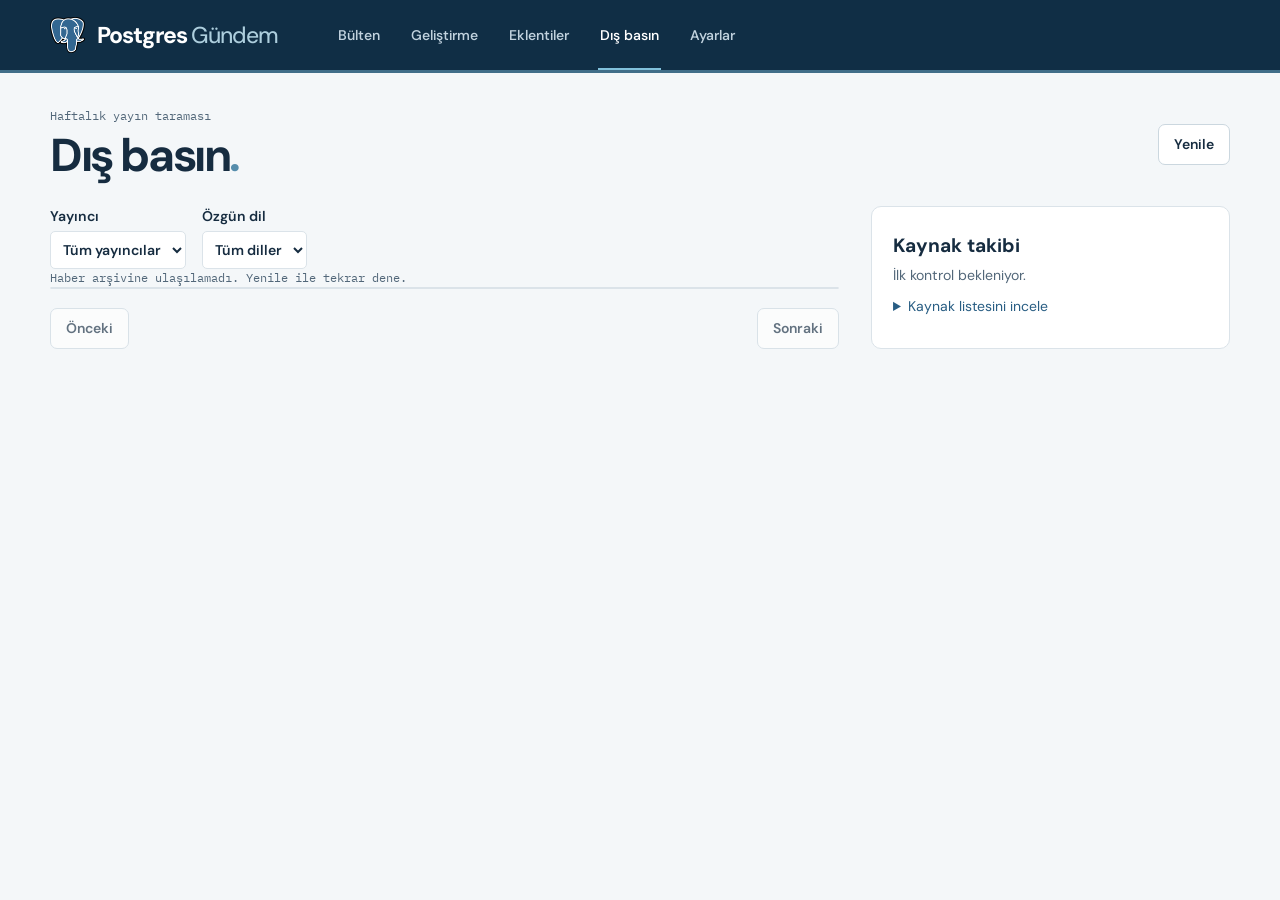
==== static/press.html @ cab5d464 "Add multilingual PostgreSQL press discovery and permanent, movable news archives" ====
<!doctype html>
<html lang="tr">
  <head>
    <meta charset="utf-8" />
    <meta name="viewport" content="width=device-width,initial-scale=1" />
    <title>Dış basın · Postgres Gündem</title>
    <link rel="icon" href="/static/elephant.png" />
    <link rel="stylesheet" href="/static/app.css" />
    <link rel="stylesheet" href="/static/press.css" />
    <script src="/static/press.js" defer></script>
  </head>
  <body>
    <header class="mast">
      <div class="shell mast-inner">
        <a class="brand" href="/"
          ><img src="/static/elephant.png" alt="" width="37" height="38" /><span
            >Postgres<span class="brand-light">Gündem</span></span
          ></a
        >
        <nav aria-label="Ana menü">
          <a href="/">Bülten</a><a href="/#gelistirme">Geliştirme</a
          ><a href="/#eklentiler">Eklentiler</a
          ><a href="/dis-basin" class="active" aria-current="page">Dış basın</a
          ><a href="/ayarlar">Ayarlar</a>
        </nav>
      </div>
    </header>
    <main class="shell press">
      <div class="page-heading">
        <div>
          <div class="dateline">Haftalık yayın taraması</div>
          <h1>Dış basın<span>.</span></h1>
        </div>
        <button class="refresh" id="reload">Yenile</button>
      </div>
      <div class="press-layout">
        <section aria-label="Dış kaynak haber arşivi">
          <div class="press-filters">
            <label
              >Yayıncı
              <select id="publisher">
                <option value="">Tüm yayıncılar</option>
              </select></label
            ><label
              >Özgün dil
              <select id="language">
                <option value="">Tüm diller</option>
              </select></label
            >
          </div>
          <p id="result" class="dateline" role="status"></p>
          <div id="stories" class="card"></div>
          <nav class="press-pages" aria-label="Arşiv sayfaları">
            <button class="refresh" id="previous" disabled>Önceki</button
            ><span id="pagination"></span
            ><button class="refresh" id="next" disabled>Sonraki</button>
          </nav>
        </section>
        <aside>
          <section class="card press-info">
            <h2>Kaynak takibi</h2>
            <p id="last">İlk kontrol bekleniyor.</p>
            <p id="coverage"></p>
            <details id="directory">
              <summary>Kaynak listesini incele</summary>
              <label for="source-search">Yayıncı ara</label
              ><input
                id="source-search"
                type="search"
                autocomplete="off"
              /><select id="trust" aria-label="Kaynak durumu">
                <option value="1">Doğrulanmış kaynaklar</option>
                <option value="0">Doğrulama bekleyenler</option>
              </select>
              <div id="sources"></div>
            </details>
          </section>
        </aside>
      </div>
    </main>
  </body>
</html>
---- static/app.css ----
@import url("/static/fonts.css");
:root {
  color-scheme: light;
  --ink: #162c40;
  --muted: #526779;
  --line: #dbe3e9;
  --blue: #285d83;
  --nav: #102e45;
  --teal: #22746f;
  --surface: #f4f7f9;
  --mono: "IBM Plex Mono", Consolas, monospace;
  font:
    16px/1.5 "DM Sans",
    system-ui,
    sans-serif;
  color: var(--ink);
  background: var(--surface);
}
* {
  box-sizing: border-box;
}
body {
  margin: 0;
}
button,
select {
  font: inherit;
  color: inherit;
}
button,
a,
select {
  touch-action: manipulation;
}
button {
  cursor: pointer;
}
a {
  color: var(--blue);
}
button:focus-visible,
a:focus-visible,
select:focus-visible {
  outline: 3px solid #139ac1;
  outline-offset: 3px;
}
button:disabled {
  cursor: wait;
  opacity: 0.65;
}
button[hidden],
[hidden] {
  display: none !important;
}
.shell {
  width: min(1320px, calc(100% - 100px));
  margin: auto;
}
.mast {
  background: var(--nav);
  color: white;
  border-bottom: 3px solid #416e89;
}
.mast-inner {
  display: flex;
  align-items: center;
  min-height: 70px;
  gap: 58px;
}
.brand {
  text-decoration: none;
  color: #fff;
  display: flex;
  align-items: center;
  gap: 12px;
  font-weight: 750;
  letter-spacing: -1px;
  font-size: 23px;
}
.brand img {
  width: 35px;
  height: 37px;
  object-fit: contain;
}
.brand-light {
  color: #adcedd;
  font-weight: 450;
  margin-left: 4px;
}
.mast nav {
  display: flex;
  gap: 27px;
  align-self: stretch;
  align-items: stretch;
}
.mast nav a {
  display: flex;
  align-items: center;
  color: #c1d2de;
  text-decoration: none;
  font-weight: 550;
  font-size: 14px;
  border-bottom: 2px solid transparent;
  padding: 2px 2px 0;
}
.mast nav a:is(:hover, .active) {
  color: white;
  border-color: #81c1db;
}
.connection {
  margin-left: auto;
  display: flex;
  align-items: center;
  gap: 9px;
  color: #d3e3e8;
  font-size: 13px;
}
.connection i {
  height: 7px;
  width: 7px;
  border-radius: 50%;
  background: #b4c2cd;
}
.connection.ok i {
  background: #75dbaf;
  box-shadow: 0 0 0 4px #75dbaf17;
}
.connection.warn i {
  background: #e7b567;
}
.page-heading {
  margin: 34px 0 23px;
  display: flex;
  align-items: center;
  justify-content: space-between;
}
.dateline,
.eyebrow,
.badge,
.number,
.counter,
.meta,
.chip,
.score,
.version-tag {
  font-family: var(--mono);
}
.dateline {
  font-size: 12px;
  color: var(--muted);
  display: flex;
  align-items: center;
  gap: 8px;
}
.dateline svg {
  width: 15px;
  height: 15px;
}
h1,
h2,
h3,
p {
  margin: 0;
}
h1 {
  font-size: clamp(37px, 3.6vw, 52px);
  line-height: 1.17;
  letter-spacing: -2.4px;
  font-weight: 700;
  margin-top: 4px;
}
h1 span {
  color: #558dac;
}
.refresh,
.icon-button {
  display: inline-flex;
  align-items: center;
  justify-content: center;
  gap: 8px;
  border: 1px solid #cbd7df;
  border-radius: 7px;
  background: white;
  font-size: 14px;
  font-weight: 600;
  padding: 9px 15px;
}
.refresh:hover,
.filters label:hover,
.icon-button:hover {
  background: #edf4f8;
}
svg.icon {
  width: 18px;
  height: 18px;
  flex-shrink: 0;
  vertical-align: middle;
}
.notice {
  background: #fff1f1;
  border: 1px solid #efc5c8;
  border-left: 4px solid #c6474e;
  border-radius: 8px;
  display: flex;
  align-items: center;
  gap: 14px;
  padding: 14px 18px;
  margin-bottom: 25px;
}
.notice-symbol {
  display: grid;
  place-items: center;
  width: 37px;
  height: 37px;
  border-radius: 10px;
  background: #f9dfe0;
  color: #a92f39;
}
.notice strong {
  font-size: 16px;
  color: #8d2631;
}
.notice p {
  font-size: 14px;
  color: #77414a;
  margin-top: 1px;
}
.notice button {
  border: 1px solid #deabad;
  color: #8d2631;
  background: #fff8f8;
  border-radius: 6px;
  padding: 7px 13px;
  font-weight: 600;
  font-size: 13px;
  margin-left: auto;
  white-space: nowrap;
}
#health {
  background: #fff7df;
  color: #71521d;
  border: 1px solid #e5d4ad;
  border-radius: 6px;
  padding: 10px 15px;
  font-size: 14px;
  margin-bottom: 15px;
}
.layout {
  display: grid;
  grid-template-columns: minmax(0, 1.76fr) minmax(285px, 1fr);
  gap: 26px;
  align-items: start;
}
.section-title {
  display: flex;
  gap: 10px;
  align-items: center;
  margin: 0 0 13px;
}
.section-icon {
  width: 33px;
  height: 33px;
  border-radius: 9px;
  display: grid;
  place-items: center;
}
.blue {
  background: #dceaf4;
  color: #366889;
}
.teal {
  background: #d8efe9;
  color: #24756a;
}
.purple {
  background: #e8e2f4;
  color: #71579c;
}
.section-title h2 {
  font-size: 22px;
  letter-spacing: -0.8px;
  font-weight: 700;
  line-height: 1.2;
}
.feature {
  position: relative;
  isolation: isolate;
  overflow: hidden;
  background: linear-gradient(108deg, #173e5c, #245778 80%, #2f6486);
  color: #fff;
  border-radius: 11px;
  padding: 24px 26px;
  margin-bottom: 18px;
  box-shadow: 0 2px 5px #092a4412;
}
.feature:after {
  content: "";
  position: absolute;
  z-index: -1;
  inset: 0 0 0 auto;
  width: 37%;
  background:
    linear-gradient(90deg, #21516f00, #20506d00),
    url("/static/stack.svg") no-repeat right center / contain;
  opacity: 0.9;
  pointer-events: none;
}
.feature-text {
  max-width: 70%;
}
.feature-top {
  display: flex;
  align-items: center;
  gap: 10px;
  color: #c3deeb;
  font-size: 12px;
}
.eyebrow {
  letter-spacing: 1.3px;
  font-size: 11px;
  font-weight: 600;
  text-transform: uppercase;
}
.feature h3 {
  font-size: clamp(28px, 2.8vw, 38px);
  letter-spacing: -1.35px;
  line-height: 1.13;
  margin: 12px 0 7px;
}
.feature p {
  font-size: 15px;
  color: #d2e2eb;
  margin-bottom: 12px;
}
.chips {
  display: flex;
  gap: 6px;
  flex-wrap: wrap;
}
.chip {
  font-size: 12px;
  padding: 2px 8px;
  border-radius: 4px;
  background: #d1ebff13;
  color: #edf7ff;
  border: 1px solid #bfdced50;
}
.feature-button {
  margin-top: 18px;
  border: 1px solid #a6cadd6b;
  border-radius: 6px;
  padding: 6px 12px;
  color: #fff;
  background: #ffffff10;
  display: inline-flex;
  gap: 8px;
  align-items: center;
  font-size: 13px;
  font-weight: 550;
}
.feature-button:hover {
  background: #ffffff24;
}
.card {
  background: #fff;
  border: 1px solid var(--line);
  border-radius: 10px;
  overflow: hidden;
}
.card-title,
.card-title > div {
  display: flex;
  align-items: center;
  gap: 10px;
}
.card-title {
  justify-content: space-between;
  padding: 18px 20px 12px;
}
.card-title h3 {
  font-size: 19px;
  letter-spacing: -0.6px;
}
.small-rule {
  height: 17px;
  width: 3px;
  background: #527e9c;
  border-radius: 1px;
}
.counter,
.version-tag {
  font-size: 12px;
  background: #f0f4f7;
  padding: 2px 7px;
  border: 1px solid #d9e2e9;
  border-radius: 4px;
  color: #435d71;
}
.filters {
  display: flex;
  gap: 8px;
  flex-wrap: wrap;
  padding: 0 20px 14px;
}
.filters label {
  background: #f9fbfc;
  border: 1px solid var(--line);
  border-radius: 6px;
  padding: 5px 7px;
  display: flex;
  align-items: center;
  gap: 6px;
  color: #455d70;
}
.filters svg.icon {
  width: 14px;
  height: 14px;
}
.filters select {
  cursor: pointer;
  font-size: 13px;
  border: 0;
  background: transparent;
  max-width: 100%;
}
.cve-row,
.side-row,
.archive-row {
  display: block;
  text-align: left;
  background: transparent;
  border: 0;
  color: inherit;
  width: 100%;
  padding: 16px 20px;
  border-top: 1px solid var(--line);
}
.cve-row:hover,
.side-row:hover,
.archive-row:hover {
  background: #f6fafc;
}
.cve-top,
.side-meta,
.cardline,
.detail-meta {
  display: flex;
  gap: 8px;
  align-items: center;
  flex-wrap: wrap;
}
.cve-top .date {
  margin-left: auto;
}
.date,
.muted,
.side-desc {
  color: var(--muted);
}
.date {
  font-size: 12px;
}
.number {
  font-size: 12px;
  color: #3b637e;
  font-weight: 600;
}
.score,
.badge {
  font-size: 11px;
  font-weight: 600;
  display: inline-flex;
  align-items: center;
  gap: 5px;
  border-radius: 4px;
  padding: 2px 7px;
  line-height: 1.55;
}
.score.high {
  color: #96521d;
  background: #fff0da;
}
.score.critical {
  color: #a12c38;
  background: #fbe1e3;
}
.score.mid {
  color: #876323;
  background: #f9f1d9;
}
.score.low,
.badge {
  color: #526879;
  background: #eef3f6;
}
.badge.teal {
  background: #e3f2ed;
  color: #216a5e;
}
.badge.purple {
  background: #eee9f6;
  color: #705393;
}
.badge.blue {
  background: #e7f0f7;
  color: #376485;
}
.cve-row h4,
.side-row h4,
.archive-row h4 {
  margin: 6px 0 3px;
  font-size: 16px;
  line-height: 1.35;
  font-weight: 650;
  letter-spacing: -0.23px;
}
.cve-row small,
.meta {
  font-size: 12px;
  color: var(--muted);
}
.side-row {
  padding: 16px 19px;
}
.side-row:first-child {
  border-top: 0;
}
.side-row h4 {
  font-size: 17px;
  margin: 6px 0 4px;
}
.side-desc {
  font-size: 14px;
  line-height: 1.45;
  display: -webkit-box;
  -webkit-line-clamp: 2;
  -webkit-box-orient: vertical;
  overflow: hidden;
}
.side-meta .date {
  margin-left: auto;
}
.side-section {
  margin-bottom: 23px;
  scroll-margin-top: 18px;
}
.side-row .version-tag {
  margin-left: 5px;
  font-weight: 450;
  vertical-align: middle;
}
.more {
  padding: 10px 15px;
  width: 100%;
  border: 0;
  border-top: 1px solid var(--line);
  background: #fafcfd;
  display: flex;
  align-items: center;
  justify-content: center;
  gap: 9px;
  font-size: 13px;
  font-weight: 600;
  color: #315c79;
}
.more:hover {
  background: #eef5f8;
}
.more .icon {
  width: 15px;
  height: 15px;
}
.empty {
  padding: 20px;
  color: var(--muted);
  font-size: 14px;
}
.history {
  margin-top: 12px;
  background: transparent;
  border: 0;
  color: var(--blue);
  font-size: 14px;
  padding: 6px 0;
  text-decoration: underline;
  text-underline-offset: 3px;
}
footer {
  border-top: 1px solid var(--line);
  margin-top: 38px;
  color: var(--muted);
}
.footer-inner {
  display: flex;
  justify-content: space-between;
  gap: 10px;
  font-size: 13px;
  padding: 18px 0;
  flex-wrap: wrap;
}
dialog {
  padding: 0;
  border: 1px solid var(--line);
  border-radius: 12px;
  color: var(--ink);
  width: min(690px, calc(100% - 24px));
  max-height: 85vh;
  box-shadow: 0 24px 90px #0b24374d;
}
dialog::backdrop {
  background: #0c243999;
}
.dialog-tools {
  position: sticky;
  top: 0;
  z-index: 1;
  display: flex;
  align-items: center;
  justify-content: space-between;
  padding: 10px 20px;
  background: #f7fafc;
  border-bottom: 1px solid var(--line);
}
.mini-brand {
  display: flex;
  align-items: center;
  gap: 8px;
  font-size: 14px;
  color: #36556c;
  font-weight: 650;
}
.mini-brand img {
  width: 23px;
  height: 24px;
  object-fit: contain;
}
.icon-button {
  padding: 6px;
}
#dialog-body {
  padding: 22px 24px;
}
#dialog-body h2 {
  font-size: 25px;
  line-height: 1.25;
  letter-spacing: -0.7px;
  margin: 10px 0;
}
#dialog-body h3 {
  font-size: 16px;
  margin: 15px 0 5px;
}
#dialog-body p,
#dialog-body li {
  font-size: 15px;
  margin: 6px 0;
}
#dialog-body ul {
  padding-left: 20px;
}
.table-wrap {
  overflow: auto;
}
table {
  width: 100%;
  border-collapse: collapse;
  font-size: 14px;
}
td,
th {
  padding: 8px;
  text-align: left;
  border-bottom: 1px solid var(--line);
}
th {
  font-size: 12px;
  color: #486172;
  background: #f1f5f8;
}
.callout {
  background: #fff5dd;
  color: #70541f;
  border-left: 3px solid #c49b4c;
  padding: 8px 11px;
  margin: 12px 0;
}
.source {
  display: inline-flex;
  gap: 6px;
  align-items: center;
  margin-top: 15px;
  font-size: 14px;
  font-weight: 600;
}
.reader-actions {
  display: flex;
  gap: 10px;
  align-items: center;
  flex-wrap: wrap;
  margin-top: 14px;
}
.archive-row {
  padding: 12px 0;
}
.archive-row:first-of-type {
  margin-top: 12px;
}
details {
  margin: 10px 0;
  font-size: 14px;
}
summary {
  color: var(--blue);
  cursor: pointer;
}
.archive-controls {
  display: flex;
  gap: 6px;
  flex-wrap: wrap;
  margin: 12px 0;
}
.archive-controls button {
  border: 1px solid var(--line);
  padding: 4px 9px;
  border-radius: 5px;
  background: white;
  color: var(--blue);
  font-size: 13px;
}
.archive-controls button[aria-pressed="true"] {
  background: #dfeef7;
  border-color: #98b8ce;
}
.sr {
  position: absolute;
  clip-path: inset(50%);
  width: 1px;
  height: 1px;
  overflow: hidden;
}
@media (min-width: 1550px) {
  .shell {
    width: min(1320px, 90%);
  }
}
@media (max-width: 950px) {
  .shell {
    width: calc(100% - 40px);
  }
  .layout {
    gap: 17px;
    grid-template-columns: minmax(0, 1.5fr) minmax(256px, 1fr);
  }
  .mast-inner {
    gap: 30px;
  }
  .feature {
    padding: 20px;
  }
  .feature:after {
    width: 31%;
  }
  .feature-text {
    max-width: 75%;
  }
  .section-title h2 {
    font-size: 20px;
  }
}
@media (max-width: 730px) {
  .shell {
    width: calc(100% - 30px);
  }
  .mast-inner {
    min-height: 59px;
    gap: 12px;
    flex-wrap: wrap;
  }
  .brand {
    font-size: 21px;
  }
  .brand img {
    width: 28px;
    height: 32px;
  }
  .mast nav {
    order: 3;
    width: 100%;
    gap: clamp(10px, 3vw, 24px);
    overflow-x: auto;
    white-space: nowrap;
    height: 34px;
    margin-top: -8px;
  }
  .mast nav a {
    font-size: 13px;
  }
  .connection {
    font-size: 12px;
  }
  .page-heading {
    margin: 22px 0 18px;
  }
  .layout {
    grid-template-columns: 1fr;
    gap: 22px;
  }
  .notice {
    gap: 9px;
    padding: 11px 10px;
    flex-wrap: wrap;
  }
  .notice p {
    font-size: 13px;
  }
  .notice button {
    padding: 5px 8px;
  }
  .notice-symbol {
    width: 30px;
    height: 30px;
  }
  .section-title {
    margin-bottom: 10px;
  }
  .feature:after {
    width: 34%;
  }
  .cve-row,
  .side-row {
    padding: 14px 15px;
  }
  .card-title {
    padding: 15px 15px 10px;
  }
  .filters {
    padding: 0 15px 12px;
  }
  .cve-top .date {
    font-size: 11px;
  }
  #dialog-body {
    padding: 15px;
  }
  footer {
    margin-top: 18px;
  }
}
@media (max-width: 420px) {
  .notice > div:nth-child(2) {
    flex: 1;
  }
  .notice button {
    margin-left: 38px;
  }
  .feature-text {
    max-width: 78%;
  }
  .feature:after {
    width: 29%;
  }
  .cve-top {
    gap: 5px;
  }
  .refresh {
    padding: 7px 10px;
  }
}
---- static/press.css ----
.press {
  padding-bottom: 3rem;
}
.press-layout {
  display: grid;
  grid-template-columns: minmax(0, 2.2fr) minmax(240px, 1fr);
  gap: 2rem;
  align-items: start;
}
.press-filters,
.press-pages {
  display: flex;
  align-items: center;
  gap: 1rem;
  flex-wrap: wrap;
}
.press select,
.press input {
  max-width: 100%;
  padding: 0.5rem;
  border: 1px solid var(--line);
  border-radius: 5px;
  background: white;
  color: var(--ink);
  font: inherit;
}
.press-filters label,
.press-info label {
  display: grid;
  gap: 0.25rem;
  font-size: 0.88rem;
  font-weight: 600;
}
.press article {
  padding: 1.2rem 1.4rem;
  border-bottom: 1px solid var(--line);
  overflow-wrap: anywhere;
}
.press article:last-child {
  border: 0;
}
.press h2 {
  font-size: 1.2rem;
  margin: 0.35rem 0;
  line-height: 1.35;
}
.press article p {
  margin: 0.5rem 0;
}
.press .byline,
.press-info p,
.press-pages span {
  font-size: 0.88rem;
  color: var(--muted);
}
.press .byline {
  color: var(--teal);
  font-weight: 600;
}
.press-pages {
  justify-content: space-between;
  margin: 1.2rem 0;
}
.press-info {
  padding: 1.3rem;
}
.press-info input,
.press-info select {
  width: 100%;
  margin: 0.4rem 0;
}
#sources {
  max-height: 22rem;
  overflow: auto;
}
#sources div {
  padding: 0.5rem 0;
  border-bottom: 1px solid var(--line);
  overflow-wrap: anywhere;
}
.press article details {
  padding-left: 0.7rem;
  border-left: 2px solid var(--line);
}
@media (max-width: 730px) {
  .press-layout {
    grid-template-columns: 1fr;
    gap: 0.6rem;
  }
  .press-filters label {
    min-width: 0;
    max-width: 100%;
  }
  .press article {
    padding: 1rem;
  }
  .press .page-heading {
    margin-top: 1.5rem;
  }
}
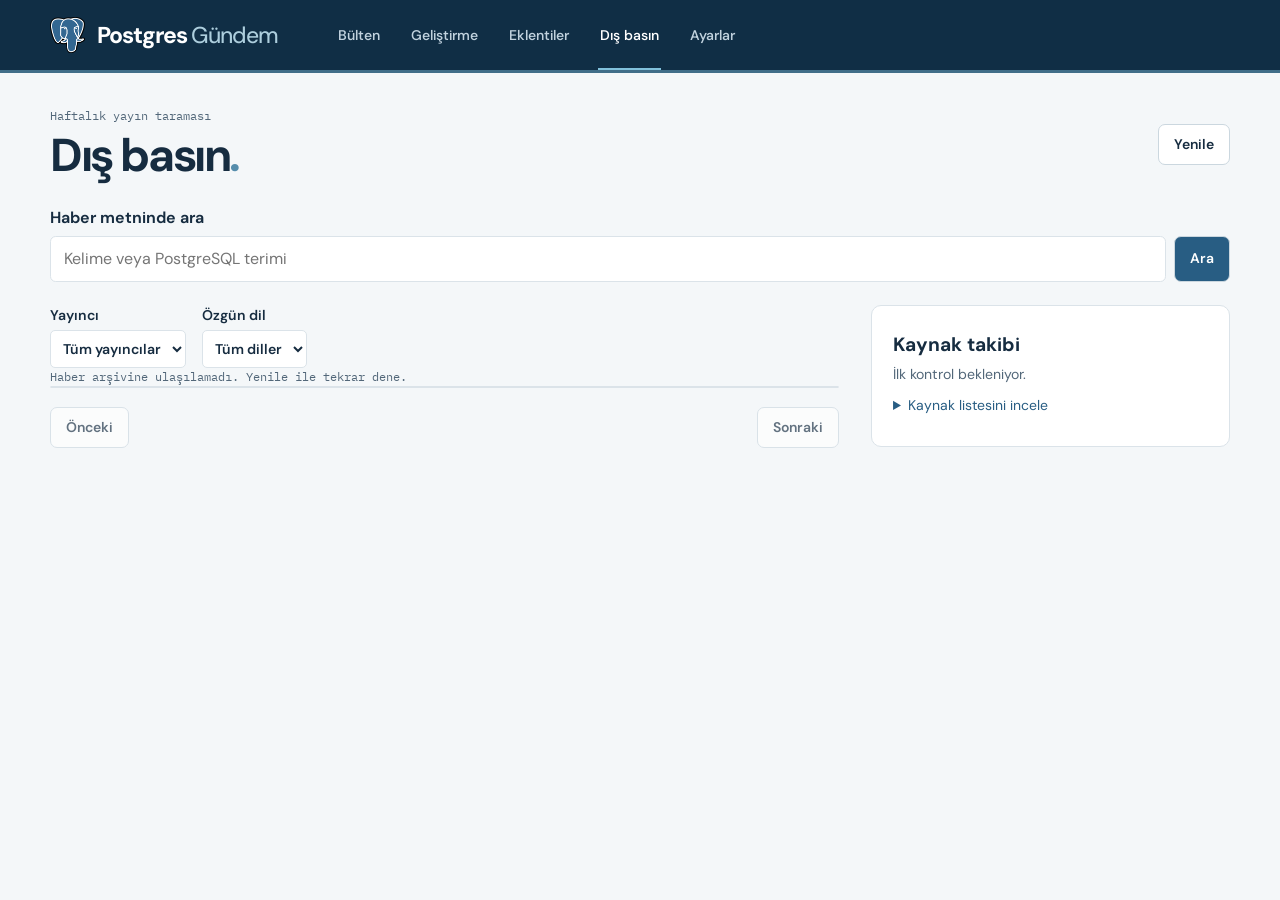
==== commit e02c535c: "Search official and community news by full text, including archived revisions" ====
--- a/static/press.html
+++ b/static/press.html
@@ -33,6 +33,24 @@
         </div>
         <button class="refresh" id="reload">Yenile</button>
       </div>
+      <form action="/arama" role="search" class="news-query">
+        <label for="press-q">Haber metninde ara</label>
+        <div>
+          <input
+            id="press-q"
+            name="q"
+            type="search"
+            maxlength="180"
+            placeholder="Kelime veya PostgreSQL terimi"
+            required
+          /><input type="hidden" name="alan" value="press" /><button
+            class="refresh"
+            type="submit"
+          >
+            Ara
+          </button>
+        </div>
+      </form>
       <div class="press-layout">
         <section aria-label="Dış kaynak haber arşivi">
           <div class="press-filters">
--- a/static/press.css
+++ b/static/press.css
@@ -98,3 +98,50 @@
     margin-top: 1.5rem;
   }
 }
+.news-query {
+  margin: 1rem 0 1.4rem;
+}
+.news-query label {
+  display: block;
+  font-weight: 650;
+  margin-bottom: 0.35rem;
+}
+.news-query > div {
+  display: flex;
+  gap: 0.5rem;
+  flex-wrap: wrap;
+}
+.news-query input {
+  min-width: 10rem;
+  flex: 1;
+  padding: 0.65rem 0.8rem;
+  border: 1px solid var(--line);
+  border-radius: 0.35rem;
+  font: inherit;
+}
+.news-query select {
+  font: inherit;
+  max-width: 100%;
+}
+.news-query button {
+  color: #fff;
+  background: var(--blue);
+}
+.archive-search {
+  max-width: 1000px;
+  padding-top: 1rem;
+}
+.archive-search mark {
+  background: #ffdf8f;
+  color: #152c41;
+}
+.archive-search article h1 {
+  font-size: clamp(1.5rem, 4vw, 2.5rem);
+  line-height: 1.2;
+}
+.archive-search article h2 a {
+  text-decoration: none;
+}
+.archive-search article h2 a:hover {
+  text-decoration: underline;
+}
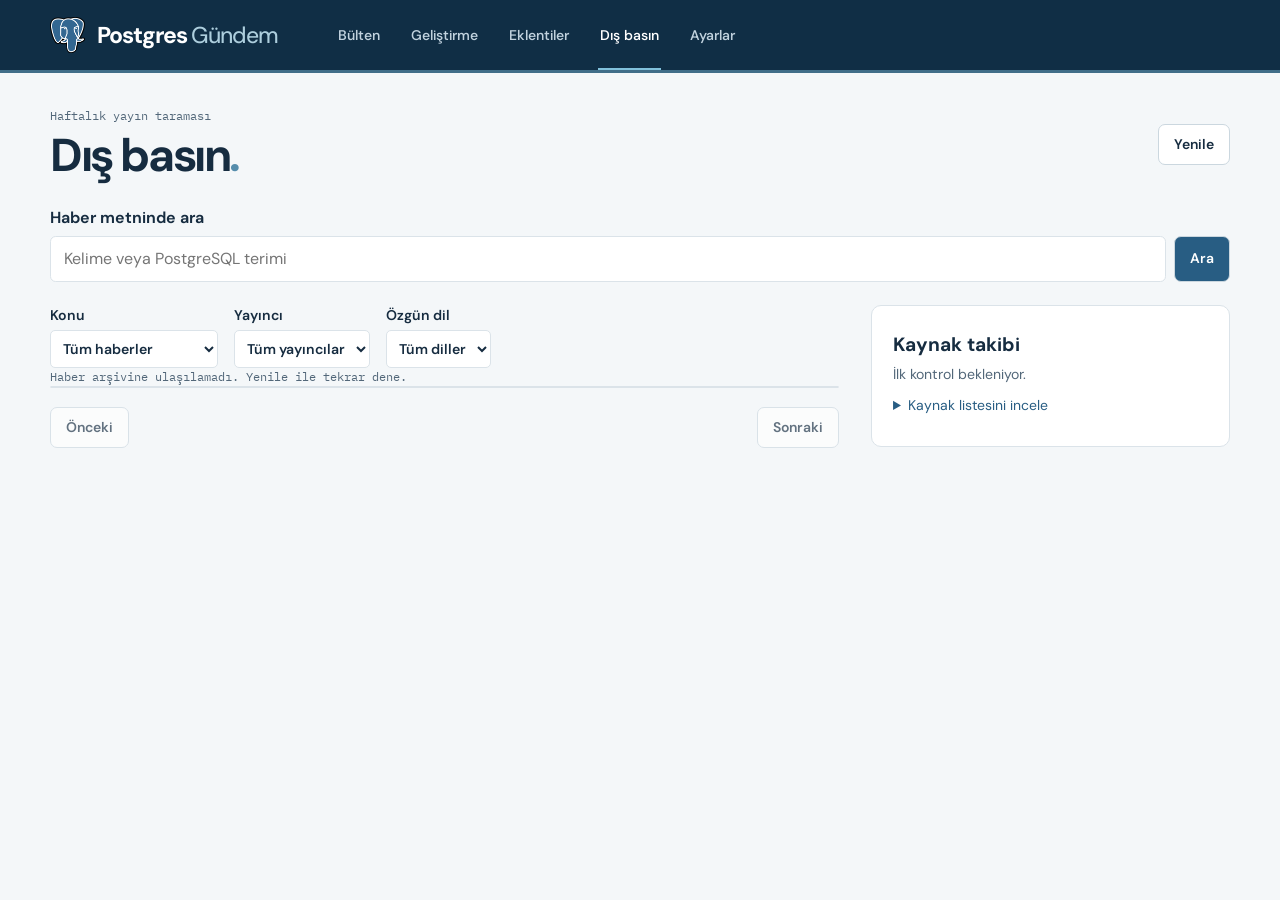
==== commit fc53a84c: "Archive PostgreSQL maintenance history and verified project news" ====
--- a/static/press.html
+++ b/static/press.html
@@ -54,6 +54,7 @@
       <div class="press-layout">
         <section aria-label="Dış kaynak haber arşivi">
           <div class="press-filters">
+            <label>Konu<select id="topic"><option value="">Tüm haberler</option><option value="teknoloji">Eklenti ve teknoloji</option></select></label>
             <label
               >Yayıncı
               <select id="publisher">
--- a/static/press.css
+++ b/static/press.css
@@ -1,5 +1,9 @@
 .press {
   padding-bottom: 3rem;
+}
+.release-code {
+  overflow-x: auto;
+  white-space: pre-wrap;
 }
 .press-layout {
   display: grid;
